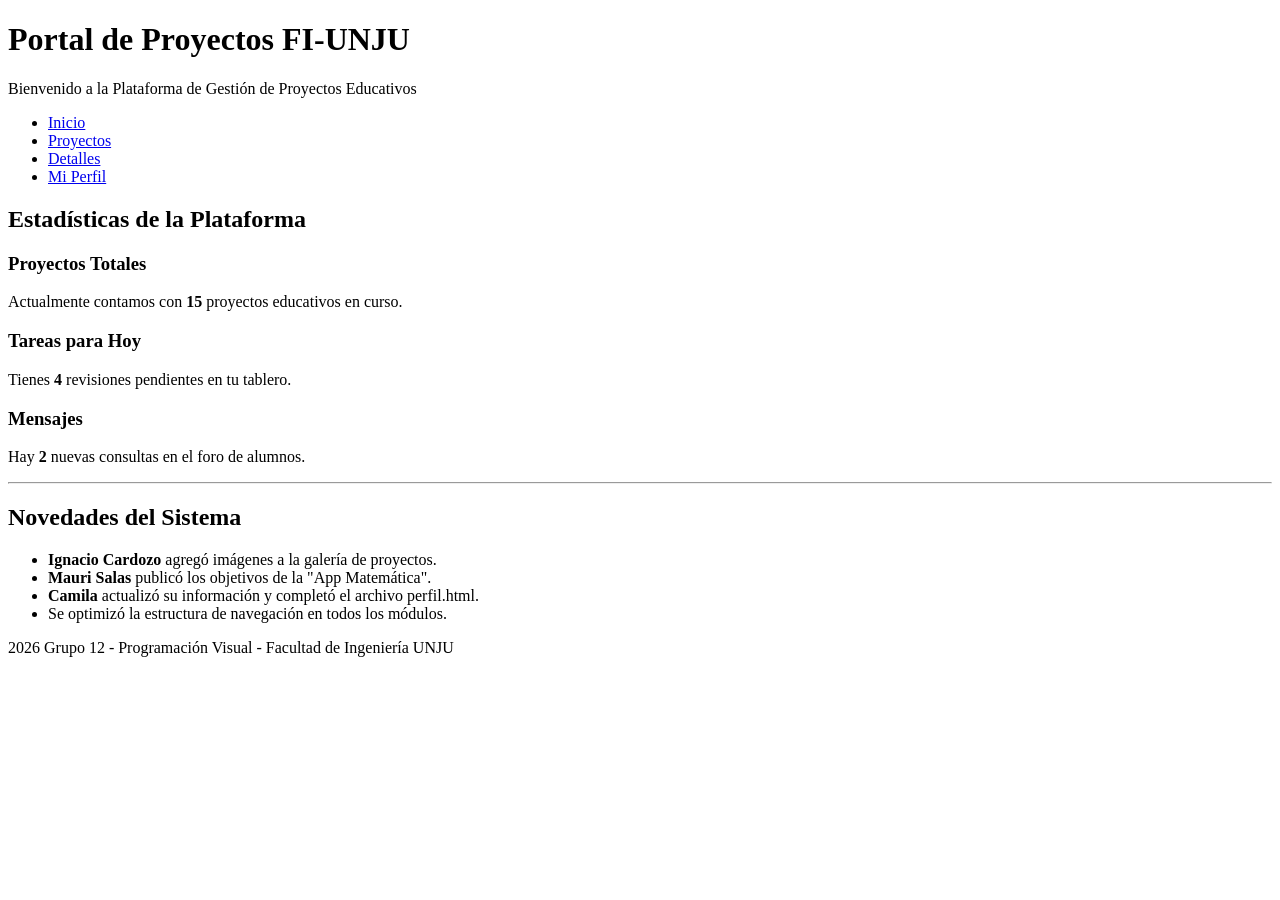
==== TP01HTMLCSSGrupo12PV2026/index.html @ c6e394d8 "@Noemansilla Agrego perfil TP01 Camila Mansilla" ====
<!DOCTYPE html>
<html lang="es">
<head>
    <meta charset="UTF-8">
    <meta name="viewport" content="width=device-width, initial-scale=1.0">
    <title>Gestión de Proyectos Educativos - Inicio</title>
</head>
<body>
    <header>
        <h1>Portal de Proyectos FI-UNJU</h1>
        <p>Bienvenido a la Plataforma de Gestión de Proyectos Educativos</p>
        <nav>
            <ul>
                <li><a href="index.html">Inicio</a></li>
                <li><a href="proyectos.html">Proyectos</a></li>
                <li><a href="detalle.html">Detalles</a></li>
                <li><a href="perfil.html">Mi Perfil</a></li>
            </ul>
        </nav>
    </header>

    <main>
        <section>
            <h2>Estadísticas de la Plataforma</h2>
            <article>
                <h3>Proyectos Totales</h3>
                <p>Actualmente contamos con <strong>15</strong> proyectos educativos en curso.</p>
            </article>
            <article>
                <h3>Tareas para Hoy</h3>
                <p>Tienes <strong>4</strong> revisiones pendientes en tu tablero.</p>
            </article>
            <article>
                <h3>Mensajes</h3>
                <p>Hay <strong>2</strong> nuevas consultas en el foro de alumnos.</p>
            </article>
        </section>

        <hr>

        <section>
            <h2>Novedades del Sistema</h2>
            <ul>
                <li><strong>Ignacio Cardozo</strong> agregó imágenes a la galería de proyectos.</li>
                <li><strong>Mauri Salas</strong> publicó los objetivos de la "App Matemática".</li>
                <li><strong>Camila</strong> actualizó su información y completó el archivo perfil.html.</li>
                <li>Se optimizó la estructura de navegación en todos los módulos.</li>
            </ul>
        </section>
    </main>

    <footer>
        <p>2026 Grupo 12 - Programación Visual - Facultad de Ingeniería UNJU</p>
    </footer>
</body>
</html>
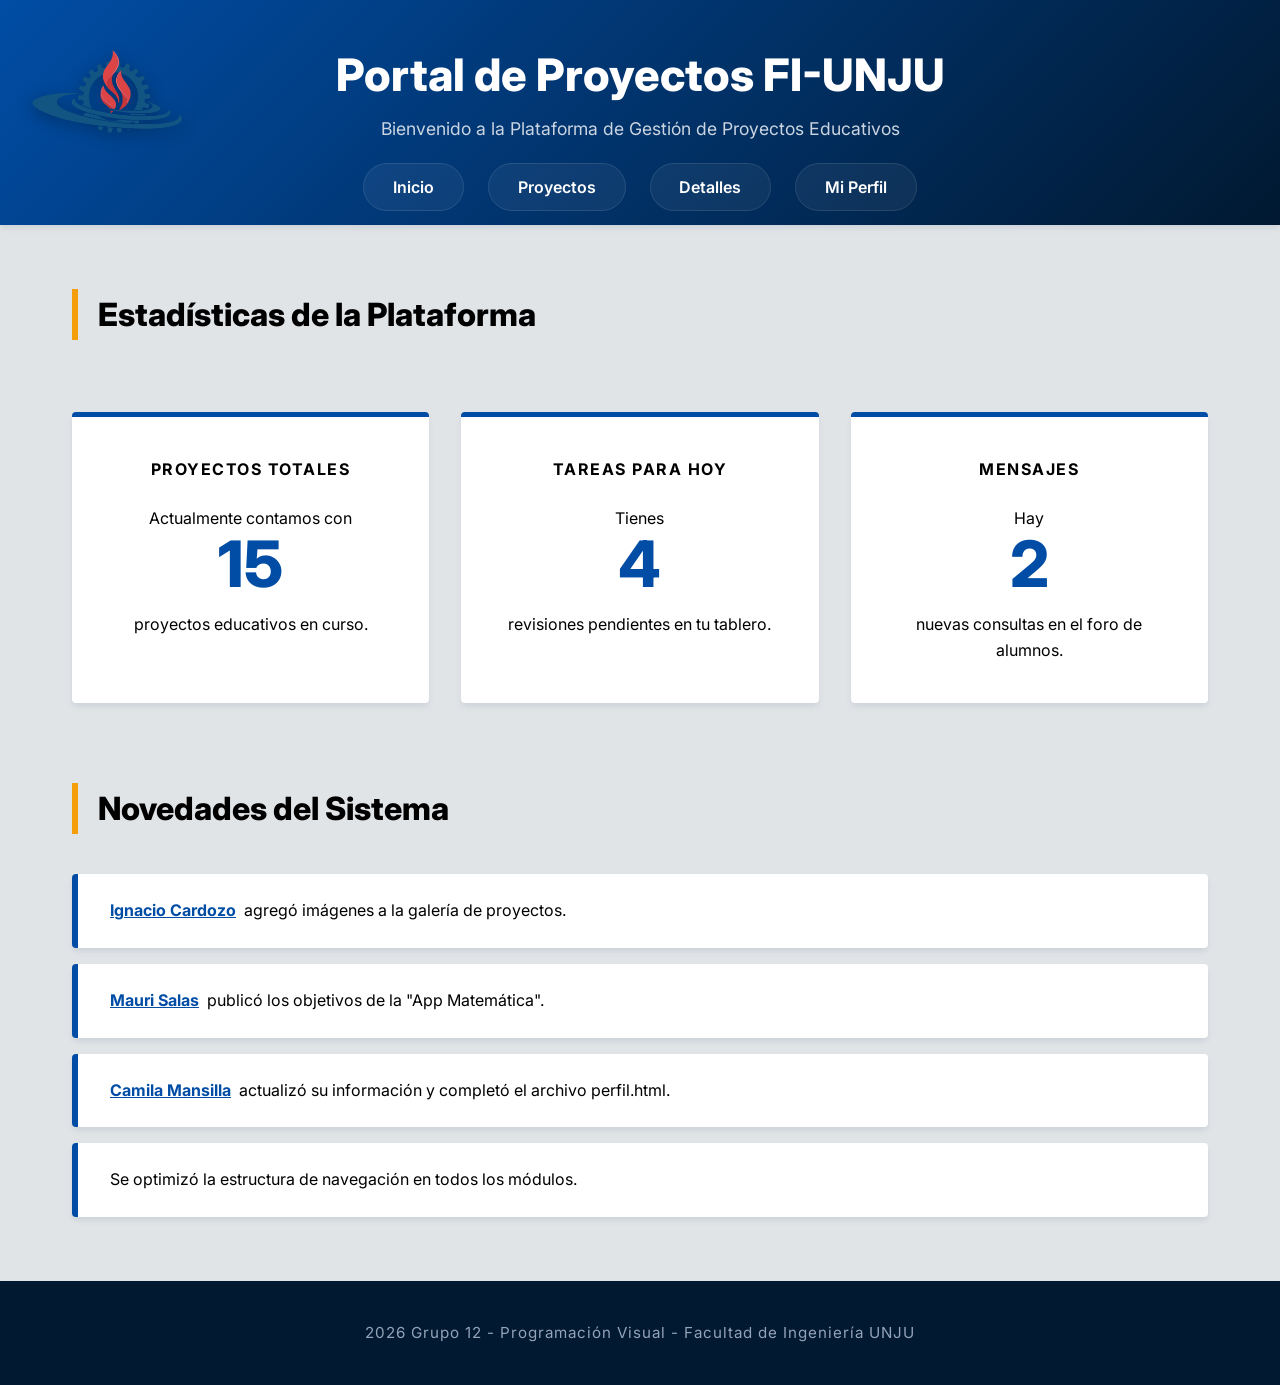
==== commit 5a3bfa7c: "Jairo: Finalizacion de index.css,organizacion de carpetas assets/css" ====
--- a/TP01HTMLCSSGrupo12PV2026/index.html
+++ b/TP01HTMLCSSGrupo12PV2026/index.html
@@ -1,14 +1,30 @@
 <!DOCTYPE html>
 <html lang="es">
+
 <head>
     <meta charset="UTF-8">
     <meta name="viewport" content="width=device-width, initial-scale=1.0">
     <title>Gestión de Proyectos Educativos - Inicio</title>
+    <style>
+  /* Estilo Interno - Requisito del TP */
+        .lista-novedades li strong { text-decoration: underline; }
+    </style>
+    <link rel="stylesheet" href="assets/css/index.css">
 </head>
 <body>
-    <header>
-        <h1>Portal de Proyectos FI-UNJU</h1>
-        <p>Bienvenido a la Plataforma de Gestión de Proyectos Educativos</p>
+<header>
+        <div class="header-main-content">
+            <img src="images/logo_unju.png" alt="Logo de la FI-UNJU" class="logo_unju">
+
+            <div class="textos-header">
+                <h1>Portal de Proyectos FI-UNJU</h1>
+                <p>Bienvenido a la Plataforma de Gestión de Proyectos Educativos</p>
+            </div>
+
+            <div class="logo-spacer"></div>
+
+        </div>
+
         <nav>
             <ul>
                 <li><a href="index.html">Inicio</a></li>
@@ -40,16 +56,16 @@
 
         <section>
             <h2>Novedades del Sistema</h2>
-            <ul>
+            <ul class="lista-novedades">
                 <li><strong>Ignacio Cardozo</strong> agregó imágenes a la galería de proyectos.</li>
                 <li><strong>Mauri Salas</strong> publicó los objetivos de la "App Matemática".</li>
-                <li><strong>Camila</strong> actualizó su información y completó el archivo perfil.html.</li>
+                <li><strong>Camila Mansilla</strong> actualizó su información y completó el archivo perfil.html.</li>
                 <li>Se optimizó la estructura de navegación en todos los módulos.</li>
             </ul>
         </section>
     </main>
 
-    <footer>
+    <footer style="letter-spacing: 1px;">
         <p>2026 Grupo 12 - Programación Visual - Facultad de Ingeniería UNJU</p>
     </footer>
 </body>
--- a/TP01HTMLCSSGrupo12PV2026/assets/css/index.css
+++ b/TP01HTMLCSSGrupo12PV2026/assets/css/index.css
@@ -0,0 +1,250 @@
+/* 1. IMPORTACIÓN DE FUENTE Y VARIABLES GLOBALES (:root)*/
+@import url('https://fonts.googleapis.com/css2?family=Inter:wght@300;400;600;800&display=swap');
+
+:root {
+  --bg-color: #e1e4e7; /* El color de fondo de toda la página */
+  --text-main: #000000; /* Color principal de los textos*/
+  --primary: #014da5; /* El azul principal para líneas y botones */
+  --primary-hover: #01b7ff; /* El celeste brillante que aparece cuando le paso el mouse */
+  --accent: #f59e0b; /* Amarillo/naranja cálido para resaltar cosas importantes */
+  --header-bg: #011931; /* El azul súper oscuro para el fondo del encabezado */
+  
+  --card-bg: #ffffff; /* El fondo blanco de las tarjetas */
+  --shadow-sm: 0 4px 6px -1px rgba(0,51,102, 0.1); /* Una sombrita chica y azulada para que las cajas no se vean planas */
+  --shadow-lg: 0 20px 25px -5px rgba(0,51,102, 0.2); /* Sombra más grande para el efecto al pasar el mouse */
+  --radius: 4px; /* Redondeo esquina */
+  --transition: all 0.2s ease-in-out; /* velocidad de los efectos visuales */
+}
+/* 2. RESETEO BÁSICO */
+* {
+  margin: 0;
+  padding: 0;
+  box-sizing: border-box;
+}
+
+/* 3. ESTRUCTURA GENERAL */
+body {
+  font-family: 'Inter', sans-serif;
+  background-color: var(--bg-color); /* Llamo al fondo gris */
+  color: var(--text-main); /* Llamo al texto negro */
+  
+  /* GRID GENERAL: Armo la estructura de la página en 3 filas */
+  display: grid;
+  grid-template-rows: auto 1fr auto; 
+
+  min-height: 100vh; 
+  line-height: 1.6; 
+}
+
+/* 4. HEADER Y NAVEGACIÓN */
+
+header {
+  background: linear-gradient(135deg, var(--primary), var(--header-bg)); /* Fondo azul en degradado */
+  color: white;
+  padding: 1.5rem 2rem;
+  box-shadow: var(--shadow-sm);
+  
+  display: flex; 
+  flex-direction: column; 
+  align-items: center; 
+}
+
+.header-main-content {
+  display: flex; 
+  justify-content: space-between; 
+  align-items: center; 
+  width: 100%; 
+  max-width: 1300px; 
+  margin-bottom: 2rem; 
+  margin-top: 1rem;
+}
+
+/* EL LOGO */
+.logo_unju {
+  width: 150px; 
+  height: auto; 
+  filter: drop-shadow(0 4px 8px rgba(0,0,0,0.3)); /* Sombra al logo png transparente */
+}
+
+/* TEXTOS  */
+.textos-header {
+  text-align: center; /* Texto centrado */
+  flex: 1; 
+}
+
+.textos-header h1 {
+  font-size: 2.8rem;
+  font-weight: 800; 
+  margin-bottom: 0.2rem;
+}
+
+.textos-header p {
+  color: #cbd5e1;
+  font-size: 1.1rem;
+}
+
+/* EL ESPACIADOR INVISIBLE */
+.logo-spacer {
+  width: 150px; /* Pesa EXACTAMENTE igual que el logo para que no se tuerza el centro */
+}
+
+/* --- MENÚ DE NAVEGACIÓN --- */
+nav ul {
+  display: flex; /* Pongo los botones en fila */
+  justify-content: center; /* Los agrupo en el medio */
+  gap: 1.5rem; /* Espacio exacto entre cada botón */
+  list-style: none; /* Le saco los puntitos feos a la lista */
+  flex-wrap: wrap; /* Si la pantalla es chica, bajan de renglón en vez de apretarse */
+}
+
+nav a {
+  color: white;
+  text-decoration: none; 
+  background: rgba(253, 253, 253, 0.05); 
+  padding: 0.8rem 1.8rem; 
+  border-radius: 99px;
+  font-weight: 600;
+  border: 1px solid rgba(255, 255, 255, 0.1); /* Borde sutil transparente */
+  transition: var(--transition); 
+}
+
+/* ESTADOS DEL MENÚ */
+nav a:hover { /* Cuando paso el mouse por arriba */
+  background: var(--accent); 
+  color: var(--text-main);
+  transform: translateY(-3px); 
+  box-shadow: 0 10px 15px rgba(255, 204, 0, 0.3); 
+}
+
+nav a:focus { /* Cuando navego con la tecla TAB del teclado */
+  outline: 3px dashed var(--accent); /* Borde punteado amarillo */
+  outline-offset: 4px;
+}
+
+nav a:active { 
+  transform: scale(0.95); 
+}
+
+/* 5. MAIN Y TÍTULOS El bloque central donde van a estar las tarjetas. */
+main {
+  max-width: 1200px; /* Tope máximo de ancho */
+  margin: 0 auto; /* centrar toda la caja en el medio de la pantalla */
+  padding: 4rem 2rem; /* Colchón interior (mucho arriba/abajo, poco a los lados) */
+  width: 100%;
+}
+
+h2 {
+  font-size: 2rem;
+  font-weight: 800;
+  margin-bottom: 2.5rem;
+  width: 100%;
+  border-left: 6px solid var(--accent); /* Dibujo la barra amarilla lateral */
+  padding-left: 20px; /* Separo el texto de esa barra amarilla */
+  padding-bottom: 0;
+}
+
+hr { display: none; } /* Oculto la línea recta */
+
+/* 6. TARJETAS DE ESTADÍSTICAS */
+main section:first-of-type {
+  display: flex;
+  flex-wrap: wrap;
+  justify-content: center;
+  gap: 2rem;
+  margin-bottom: 5rem;
+}
+
+article {
+  background: var(--card-bg);
+  padding: 2.5rem 2rem;
+  border-radius: var(--radius);
+  box-shadow: var(--shadow-sm);
+  border-top: 5px solid var(--primary);
+  transition: var(--transition);
+  text-align: center;
+  
+  flex: 1 1 280px; 
+}
+
+article:hover {
+  transform: translateY(-8px) scale(1.02); 
+  box-shadow: var(--shadow-lg);
+  border-top-color: var(--accent); 
+}
+
+article h3 {
+  color: var(--text-main);
+  font-size: 1rem;
+  text-transform: uppercase;
+  letter-spacing: 1.5px;
+  margin-bottom: 1.5rem;
+}
+
+article strong {
+  display: block;
+  font-size: 4rem;
+  font-weight: 800;
+  color: var(--primary);
+  line-height: 1;
+  margin-bottom: 1rem;
+}
+
+.lista-novedades {
+  list-style: none; /* Saca los puntos de la lista */
+  display: flex; 
+  flex-direction: column; /* Apila noticias hacia abajo */
+  gap: 1rem; /* Espacio entre cada noticia */
+}
+
+.lista-novedades li {
+  background: var(--card-bg); /* Fondo blanco */
+  padding: 1.5rem 2rem; 
+  border-radius: var(--radius); 
+  box-shadow: var(--shadow-sm); /* Sombra sutil */
+  border-left: 6px solid var(--primary); /* Barra azul a la izquierda */
+  transition: var(--transition); 
+  display: flex;
+  align-items: center; /* Alinea el texto al centro de la franja */
+}
+
+/* EFECTO DE DESPLAZAMIENTO */
+.lista-novedades li:hover {
+  transform: translateX(15px); /* Desliza la noticia a la derecha */
+  border-left-color: var(--primary-hover); /* Cambia el color de la barra */
+  box-shadow: var(--shadow-lg); /* Sombra más fuerte al tocarla */
+}
+
+.lista-novedades li strong {
+  color: var(--primary); /* Nombres en azul */
+  margin-right: 0.5rem; /* Separa el nombre del texto */
+}
+
+
+/* 8. FOOTER */
+
+footer {
+  background: var(--header-bg); /* Fondo azul oscuro como el header */
+  color: #94a3b8; /* Gris suave  */
+  text-align: center; 
+  padding: 2.5rem; 
+  font-size: 0.95rem; /* Letra un poquito más chica que el resto */
+}
+
+
+/* 9. DETALLES */
+::-webkit-scrollbar {
+  width: 10px; /* Ancho de la barrita */
+}
+
+::-webkit-scrollbar-track {
+  background: var(--bg-color); /* Color del carril por donde corre la barra */
+}
+
+::-webkit-scrollbar-thumb {
+  background: var(--primary); 
+  border-radius: 10px; 
+}
+
+::-webkit-scrollbar-thumb:hover {
+  background: var(--primary-hover); /* Cambia de color */
+}
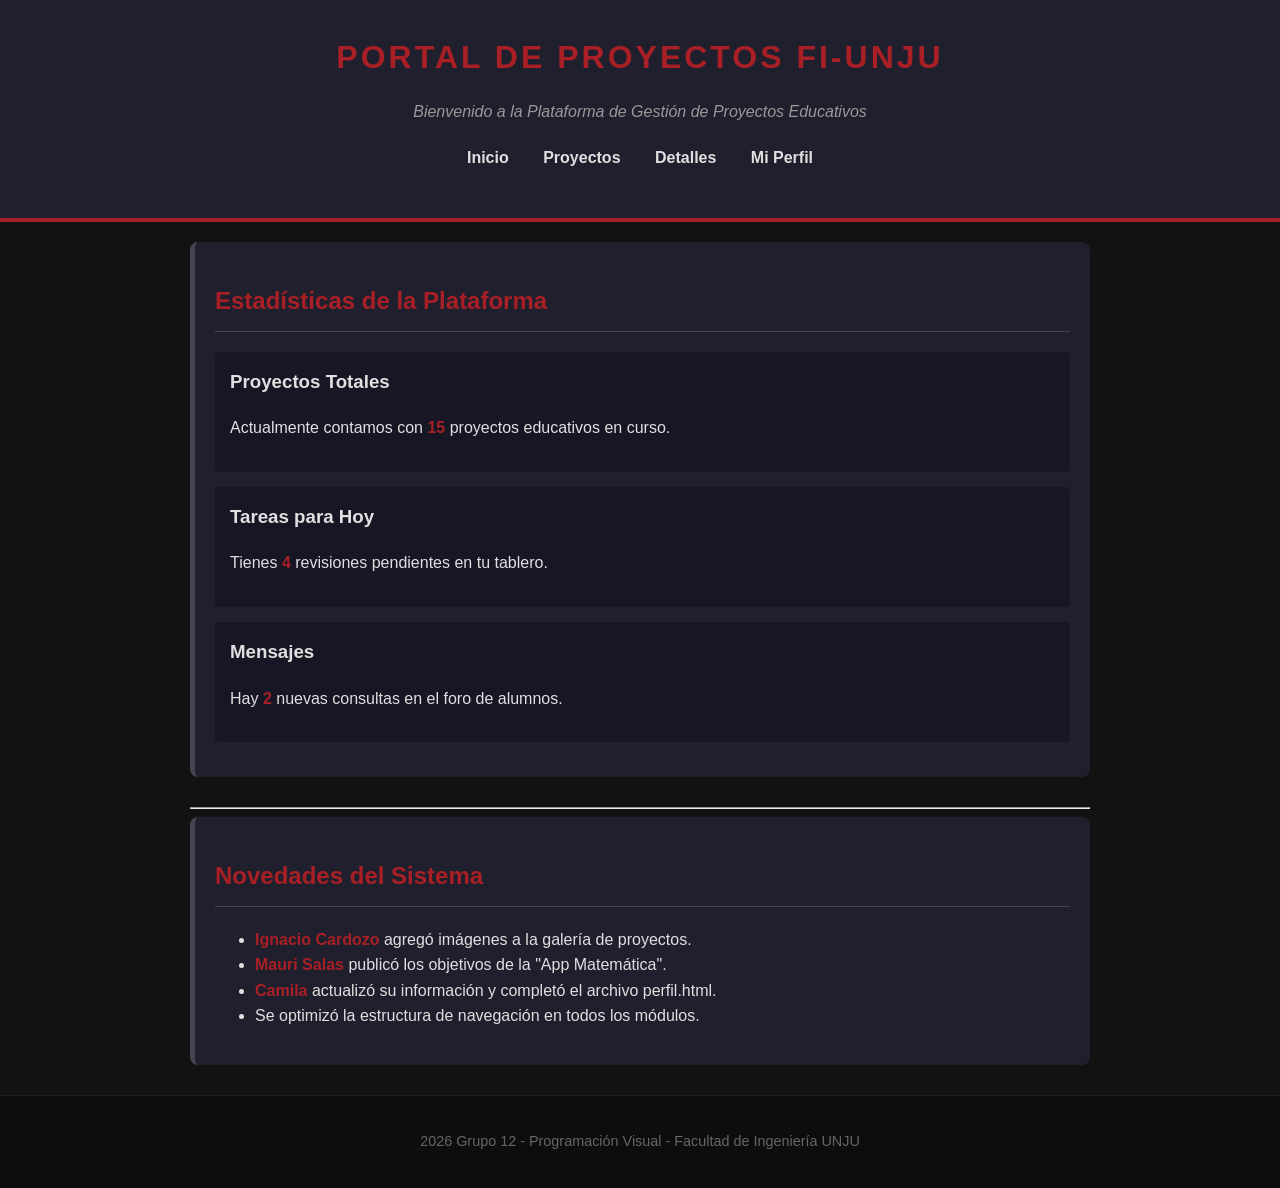
==== commit c5372161: "Mi borrador" ====
--- a/TP01HTMLCSSGrupo12PV2026/index.html
+++ b/TP01HTMLCSSGrupo12PV2026/index.html
@@ -1,30 +1,15 @@
 <!DOCTYPE html>
 <html lang="es">
-
 <head>
     <meta charset="UTF-8">
     <meta name="viewport" content="width=device-width, initial-scale=1.0">
+    <link rel="stylesheet" href="./CSS/index.css">
     <title>Gestión de Proyectos Educativos - Inicio</title>
-    <style>
-  /* Estilo Interno - Requisito del TP */
-        .lista-novedades li strong { text-decoration: underline; }
-    </style>
-    <link rel="stylesheet" href="assets/css/index.css">
 </head>
 <body>
-<header>
-        <div class="header-main-content">
-            <img src="images/logo_unju.png" alt="Logo de la FI-UNJU" class="logo_unju">
-
-            <div class="textos-header">
-                <h1>Portal de Proyectos FI-UNJU</h1>
-                <p>Bienvenido a la Plataforma de Gestión de Proyectos Educativos</p>
-            </div>
-
-            <div class="logo-spacer"></div>
-
-        </div>
-
+    <header>
+        <h1>Portal de Proyectos FI-UNJU</h1>
+        <p>Bienvenido a la Plataforma de Gestión de Proyectos Educativos</p>
         <nav>
             <ul>
                 <li><a href="index.html">Inicio</a></li>
@@ -56,16 +41,16 @@
 
         <section>
             <h2>Novedades del Sistema</h2>
-            <ul class="lista-novedades">
+            <ul>
                 <li><strong>Ignacio Cardozo</strong> agregó imágenes a la galería de proyectos.</li>
                 <li><strong>Mauri Salas</strong> publicó los objetivos de la "App Matemática".</li>
-                <li><strong>Camila Mansilla</strong> actualizó su información y completó el archivo perfil.html.</li>
+                <li><strong>Camila</strong> actualizó su información y completó el archivo perfil.html.</li>
                 <li>Se optimizó la estructura de navegación en todos los módulos.</li>
             </ul>
         </section>
     </main>
 
-    <footer style="letter-spacing: 1px;">
+    <footer>
         <p>2026 Grupo 12 - Programación Visual - Facultad de Ingeniería UNJU</p>
     </footer>
 </body>
--- a/TP01HTMLCSSGrupo12PV2026/CSS/index.css
+++ b/TP01HTMLCSSGrupo12PV2026/CSS/index.css
@@ -0,0 +1,83 @@
+body{
+    background-color: #121212;
+    color: #E0E0E0;
+    font-family: 'Segoe UI', sans-serif;
+    margin: 0;
+    line-height: 1.6;
+}
+/* El encabezado*/
+header{
+    background-color: #1F1F2E;
+    padding: 2rem;
+    border-bottom: 4px solid #A82025;
+    text-align: center;
+}
+
+    header h1 {
+       color: #A82025;
+       margin: 0;
+       text-transform: uppercase;
+       letter-spacing: 3px;
+    }
+    header p {
+        font-style: italic;
+        color: #999;
+    }
+    nav ul {
+        list-style: none;
+        padding: 0;
+        margin-top: 20px;
+    }
+    nav ul li {
+        display: inline;
+        margin: 0 15px;
+    }
+    nav ul li a {
+        color: #E0E0E0;
+        text-decoration: none;
+        font-weight: bold;
+        transition: 0.3;
+    }
+    nav ul li a:hover {
+        color: #A82025;
+        text-shadow: 0px 0px 5px #A82025;
+    }
+    main {
+        max-width: 900px;
+        margin: 20px auto;
+        padding: 0 20px;
+    }
+    section {
+        background-color:#1F1F2E;
+        padding: 20px;
+        margin-bottom: 30px;
+        border-radius: 8px;
+        border-left: 5px solid #454552;
+    }
+    h2 {
+        color: #A82025;
+        border-bottom: 1px solid #454552;
+        padding-bottom: 10px;
+    }
+    article {
+        background-color: #161625;
+        padding: 15px;
+        margin: 15px 0;
+        border-radius: 4px;
+    }
+    h3 {
+        color: #E0E0E0;
+        margin-top: 0;
+    }
+    strong {
+        color: #A82025;
+    }
+    
+    footer {
+        text-align: center;
+        padding: 20px;
+        background-color: #0D0D0D;
+        color: #666;
+        font-size: 0.9rem;
+        border-top: 1px solid #1F1F2E;
+    }
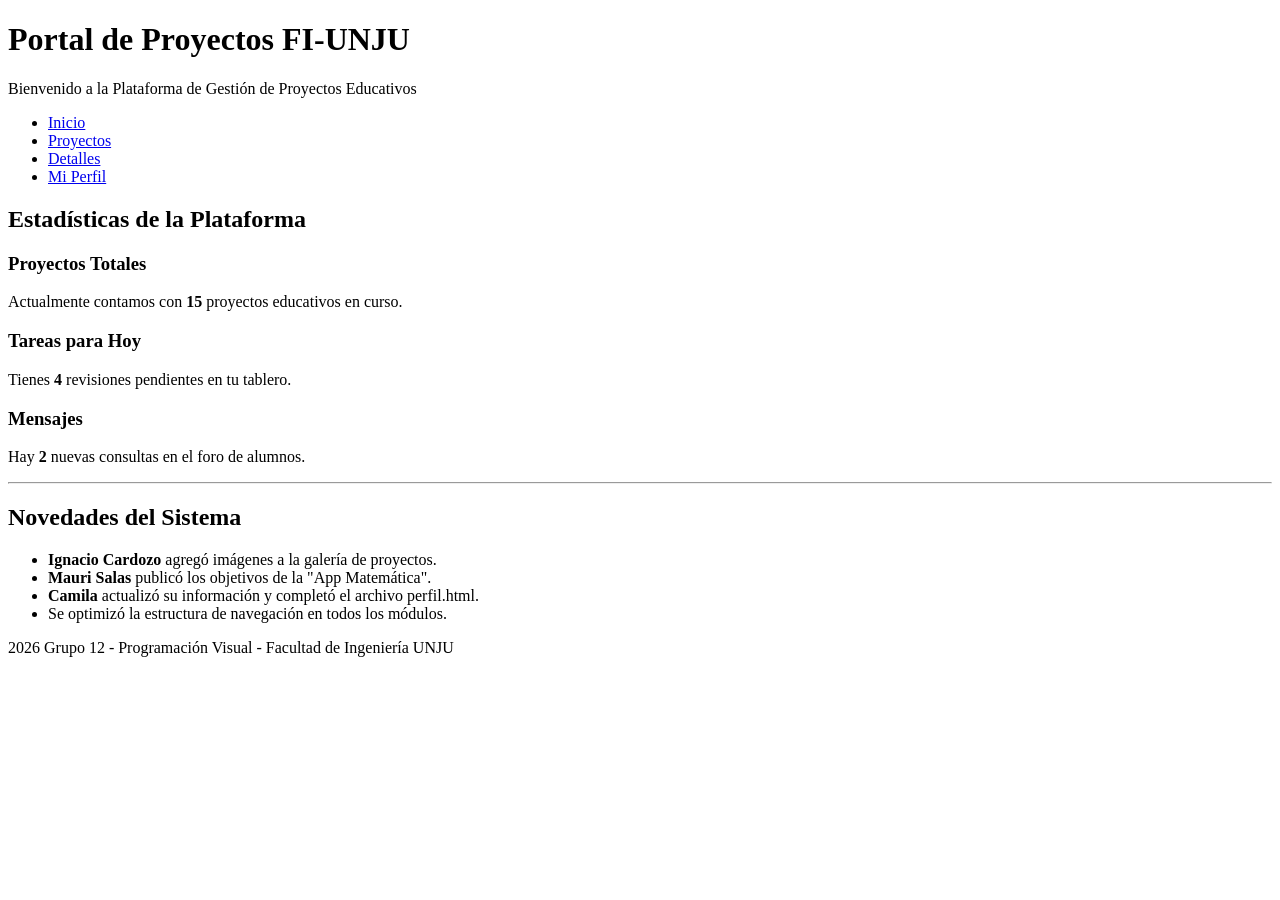
==== commit 2e3ae3b1: "solucione problemas y agrego colores Camila Mansilla" ====
--- a/TP01HTMLCSSGrupo12PV2026/index.html
+++ b/TP01HTMLCSSGrupo12PV2026/index.html
@@ -3,7 +3,7 @@
 <head>
     <meta charset="UTF-8">
     <meta name="viewport" content="width=device-width, initial-scale=1.0">
-    <link rel="stylesheet" href="./CSS/index.css">
+    <link rel="stylesheet" href="./css/styles.css">
     <title>Gestión de Proyectos Educativos - Inicio</title>
 </head>
 <body>
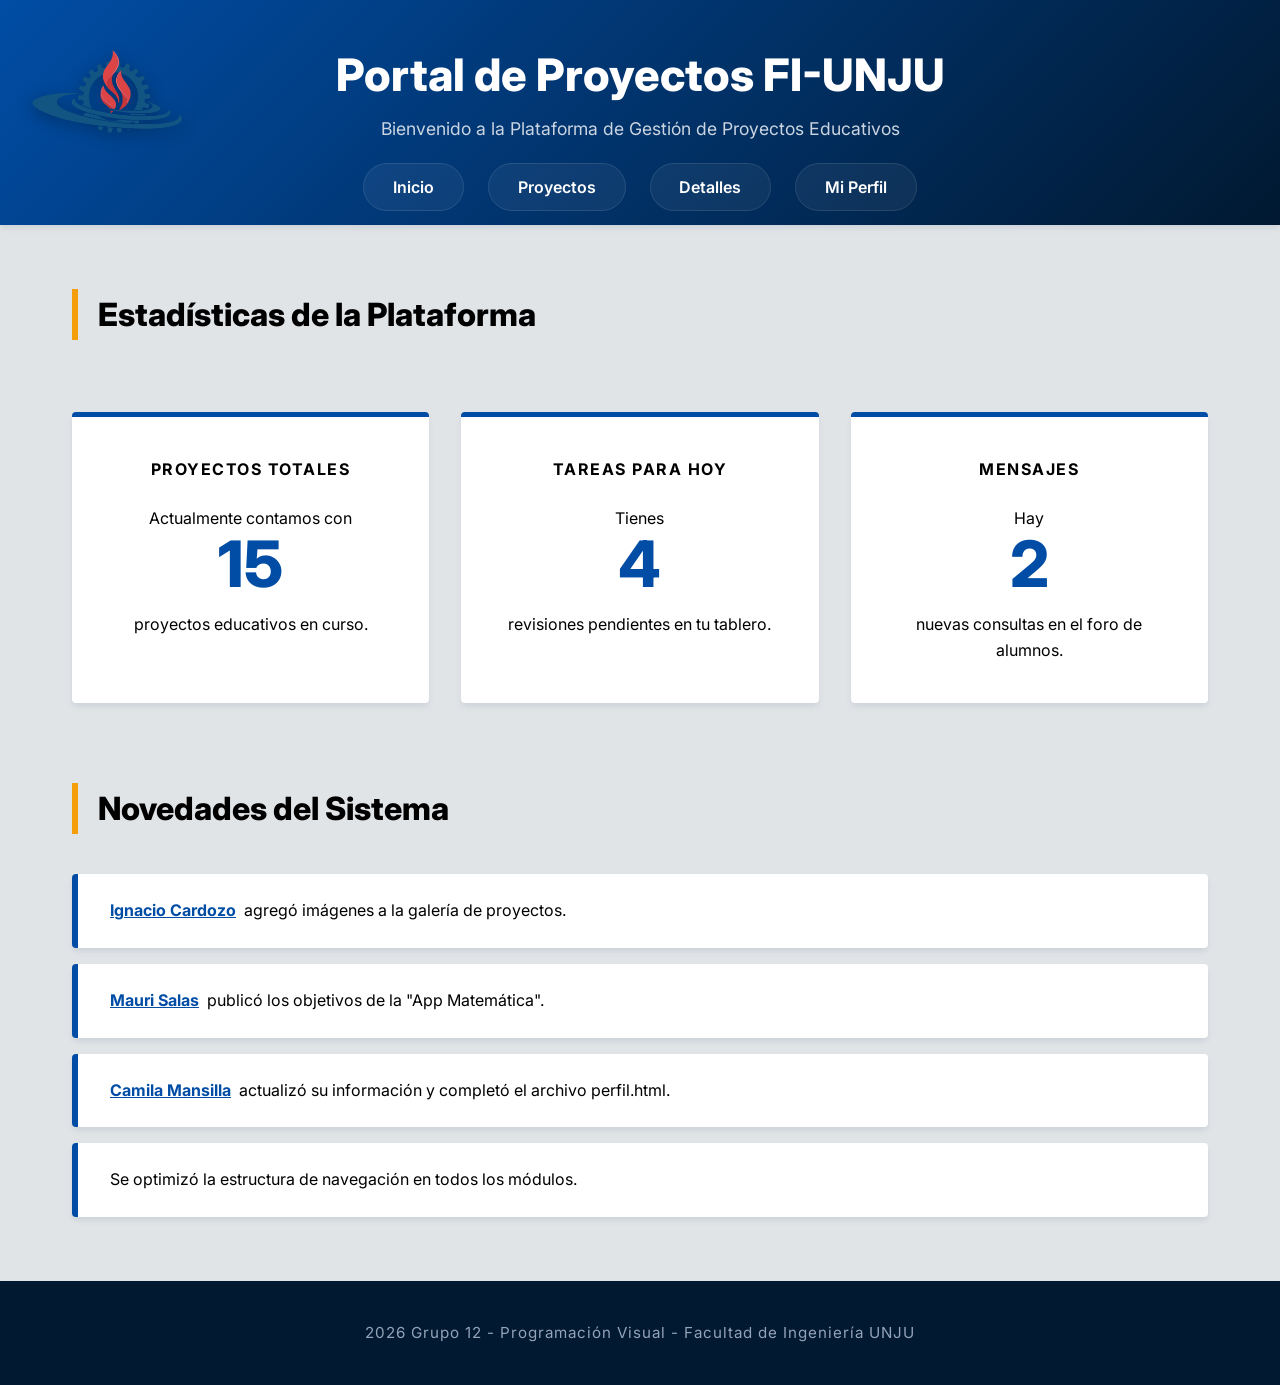
==== commit 08d617df: "Merge pull request #8 from nievesaless/Camila-Mansilla Agrego perfil terminado - Camila mansilla" ====
--- a/TP01HTMLCSSGrupo12PV2026/index.html
+++ b/TP01HTMLCSSGrupo12PV2026/index.html
@@ -1,15 +1,31 @@
 <!DOCTYPE html>
 <html lang="es">
+
 <head>
     <meta charset="UTF-8">
     <meta name="viewport" content="width=device-width, initial-scale=1.0">
     <link rel="stylesheet" href="./css/styles.css">
     <title>Gestión de Proyectos Educativos - Inicio</title>
+    <style>
+  /* Estilo Interno - Requisito del TP */
+        .lista-novedades li strong { text-decoration: underline; }
+    </style>
+    <link rel="stylesheet" href="assets/css/index.css">
 </head>
 <body>
-    <header>
-        <h1>Portal de Proyectos FI-UNJU</h1>
-        <p>Bienvenido a la Plataforma de Gestión de Proyectos Educativos</p>
+<header>
+        <div class="header-main-content">
+            <img src="images/logo_unju.png" alt="Logo de la FI-UNJU" class="logo_unju">
+
+            <div class="textos-header">
+                <h1>Portal de Proyectos FI-UNJU</h1>
+                <p>Bienvenido a la Plataforma de Gestión de Proyectos Educativos</p>
+            </div>
+
+            <div class="logo-spacer"></div>
+
+        </div>
+
         <nav>
             <ul>
                 <li><a href="index.html">Inicio</a></li>
@@ -41,16 +57,16 @@
 
         <section>
             <h2>Novedades del Sistema</h2>
-            <ul>
+            <ul class="lista-novedades">
                 <li><strong>Ignacio Cardozo</strong> agregó imágenes a la galería de proyectos.</li>
                 <li><strong>Mauri Salas</strong> publicó los objetivos de la "App Matemática".</li>
-                <li><strong>Camila</strong> actualizó su información y completó el archivo perfil.html.</li>
+                <li><strong>Camila Mansilla</strong> actualizó su información y completó el archivo perfil.html.</li>
                 <li>Se optimizó la estructura de navegación en todos los módulos.</li>
             </ul>
         </section>
     </main>
 
-    <footer>
+    <footer style="letter-spacing: 1px;">
         <p>2026 Grupo 12 - Programación Visual - Facultad de Ingeniería UNJU</p>
     </footer>
 </body>
--- a/TP01HTMLCSSGrupo12PV2026/assets/css/index.css
+++ b/TP01HTMLCSSGrupo12PV2026/assets/css/index.css
@@ -0,0 +1,250 @@
+/* 1. IMPORTACIÓN DE FUENTE Y VARIABLES GLOBALES (:root)*/
+@import url('https://fonts.googleapis.com/css2?family=Inter:wght@300;400;600;800&display=swap');
+
+:root {
+  --bg-color: #e1e4e7; /* El color de fondo de toda la página */
+  --text-main: #000000; /* Color principal de los textos*/
+  --primary: #014da5; /* El azul principal para líneas y botones */
+  --primary-hover: #01b7ff; /* El celeste brillante que aparece cuando le paso el mouse */
+  --accent: #f59e0b; /* Amarillo/naranja cálido para resaltar cosas importantes */
+  --header-bg: #011931; /* El azul súper oscuro para el fondo del encabezado */
+  
+  --card-bg: #ffffff; /* El fondo blanco de las tarjetas */
+  --shadow-sm: 0 4px 6px -1px rgba(0,51,102, 0.1); /* Una sombrita chica y azulada para que las cajas no se vean planas */
+  --shadow-lg: 0 20px 25px -5px rgba(0,51,102, 0.2); /* Sombra más grande para el efecto al pasar el mouse */
+  --radius: 4px; /* Redondeo esquina */
+  --transition: all 0.2s ease-in-out; /* velocidad de los efectos visuales */
+}
+/* 2. RESETEO BÁSICO */
+* {
+  margin: 0;
+  padding: 0;
+  box-sizing: border-box;
+}
+
+/* 3. ESTRUCTURA GENERAL */
+body {
+  font-family: 'Inter', sans-serif;
+  background-color: var(--bg-color); /* Llamo al fondo gris */
+  color: var(--text-main); /* Llamo al texto negro */
+  
+  /* GRID GENERAL: Armo la estructura de la página en 3 filas */
+  display: grid;
+  grid-template-rows: auto 1fr auto; 
+
+  min-height: 100vh; 
+  line-height: 1.6; 
+}
+
+/* 4. HEADER Y NAVEGACIÓN */
+
+header {
+  background: linear-gradient(135deg, var(--primary), var(--header-bg)); /* Fondo azul en degradado */
+  color: white;
+  padding: 1.5rem 2rem;
+  box-shadow: var(--shadow-sm);
+  
+  display: flex; 
+  flex-direction: column; 
+  align-items: center; 
+}
+
+.header-main-content {
+  display: flex; 
+  justify-content: space-between; 
+  align-items: center; 
+  width: 100%; 
+  max-width: 1300px; 
+  margin-bottom: 2rem; 
+  margin-top: 1rem;
+}
+
+/* EL LOGO */
+.logo_unju {
+  width: 150px; 
+  height: auto; 
+  filter: drop-shadow(0 4px 8px rgba(0,0,0,0.3)); /* Sombra al logo png transparente */
+}
+
+/* TEXTOS  */
+.textos-header {
+  text-align: center; /* Texto centrado */
+  flex: 1; 
+}
+
+.textos-header h1 {
+  font-size: 2.8rem;
+  font-weight: 800; 
+  margin-bottom: 0.2rem;
+}
+
+.textos-header p {
+  color: #cbd5e1;
+  font-size: 1.1rem;
+}
+
+/* EL ESPACIADOR INVISIBLE */
+.logo-spacer {
+  width: 150px; /* Pesa EXACTAMENTE igual que el logo para que no se tuerza el centro */
+}
+
+/* --- MENÚ DE NAVEGACIÓN --- */
+nav ul {
+  display: flex; /* Pongo los botones en fila */
+  justify-content: center; /* Los agrupo en el medio */
+  gap: 1.5rem; /* Espacio exacto entre cada botón */
+  list-style: none; /* Le saco los puntitos feos a la lista */
+  flex-wrap: wrap; /* Si la pantalla es chica, bajan de renglón en vez de apretarse */
+}
+
+nav a {
+  color: white;
+  text-decoration: none; 
+  background: rgba(253, 253, 253, 0.05); 
+  padding: 0.8rem 1.8rem; 
+  border-radius: 99px;
+  font-weight: 600;
+  border: 1px solid rgba(255, 255, 255, 0.1); /* Borde sutil transparente */
+  transition: var(--transition); 
+}
+
+/* ESTADOS DEL MENÚ */
+nav a:hover { /* Cuando paso el mouse por arriba */
+  background: var(--accent); 
+  color: var(--text-main);
+  transform: translateY(-3px); 
+  box-shadow: 0 10px 15px rgba(255, 204, 0, 0.3); 
+}
+
+nav a:focus { /* Cuando navego con la tecla TAB del teclado */
+  outline: 3px dashed var(--accent); /* Borde punteado amarillo */
+  outline-offset: 4px;
+}
+
+nav a:active { 
+  transform: scale(0.95); 
+}
+
+/* 5. MAIN Y TÍTULOS El bloque central donde van a estar las tarjetas. */
+main {
+  max-width: 1200px; /* Tope máximo de ancho */
+  margin: 0 auto; /* centrar toda la caja en el medio de la pantalla */
+  padding: 4rem 2rem; /* Colchón interior (mucho arriba/abajo, poco a los lados) */
+  width: 100%;
+}
+
+h2 {
+  font-size: 2rem;
+  font-weight: 800;
+  margin-bottom: 2.5rem;
+  width: 100%;
+  border-left: 6px solid var(--accent); /* Dibujo la barra amarilla lateral */
+  padding-left: 20px; /* Separo el texto de esa barra amarilla */
+  padding-bottom: 0;
+}
+
+hr { display: none; } /* Oculto la línea recta */
+
+/* 6. TARJETAS DE ESTADÍSTICAS */
+main section:first-of-type {
+  display: flex;
+  flex-wrap: wrap;
+  justify-content: center;
+  gap: 2rem;
+  margin-bottom: 5rem;
+}
+
+article {
+  background: var(--card-bg);
+  padding: 2.5rem 2rem;
+  border-radius: var(--radius);
+  box-shadow: var(--shadow-sm);
+  border-top: 5px solid var(--primary);
+  transition: var(--transition);
+  text-align: center;
+  
+  flex: 1 1 280px; 
+}
+
+article:hover {
+  transform: translateY(-8px) scale(1.02); 
+  box-shadow: var(--shadow-lg);
+  border-top-color: var(--accent); 
+}
+
+article h3 {
+  color: var(--text-main);
+  font-size: 1rem;
+  text-transform: uppercase;
+  letter-spacing: 1.5px;
+  margin-bottom: 1.5rem;
+}
+
+article strong {
+  display: block;
+  font-size: 4rem;
+  font-weight: 800;
+  color: var(--primary);
+  line-height: 1;
+  margin-bottom: 1rem;
+}
+
+.lista-novedades {
+  list-style: none; /* Saca los puntos de la lista */
+  display: flex; 
+  flex-direction: column; /* Apila noticias hacia abajo */
+  gap: 1rem; /* Espacio entre cada noticia */
+}
+
+.lista-novedades li {
+  background: var(--card-bg); /* Fondo blanco */
+  padding: 1.5rem 2rem; 
+  border-radius: var(--radius); 
+  box-shadow: var(--shadow-sm); /* Sombra sutil */
+  border-left: 6px solid var(--primary); /* Barra azul a la izquierda */
+  transition: var(--transition); 
+  display: flex;
+  align-items: center; /* Alinea el texto al centro de la franja */
+}
+
+/* EFECTO DE DESPLAZAMIENTO */
+.lista-novedades li:hover {
+  transform: translateX(15px); /* Desliza la noticia a la derecha */
+  border-left-color: var(--primary-hover); /* Cambia el color de la barra */
+  box-shadow: var(--shadow-lg); /* Sombra más fuerte al tocarla */
+}
+
+.lista-novedades li strong {
+  color: var(--primary); /* Nombres en azul */
+  margin-right: 0.5rem; /* Separa el nombre del texto */
+}
+
+
+/* 8. FOOTER */
+
+footer {
+  background: var(--header-bg); /* Fondo azul oscuro como el header */
+  color: #94a3b8; /* Gris suave  */
+  text-align: center; 
+  padding: 2.5rem; 
+  font-size: 0.95rem; /* Letra un poquito más chica que el resto */
+}
+
+
+/* 9. DETALLES */
+::-webkit-scrollbar {
+  width: 10px; /* Ancho de la barrita */
+}
+
+::-webkit-scrollbar-track {
+  background: var(--bg-color); /* Color del carril por donde corre la barra */
+}
+
+::-webkit-scrollbar-thumb {
+  background: var(--primary); 
+  border-radius: 10px; 
+}
+
+::-webkit-scrollbar-thumb:hover {
+  background: var(--primary-hover); /* Cambia de color */
+}
